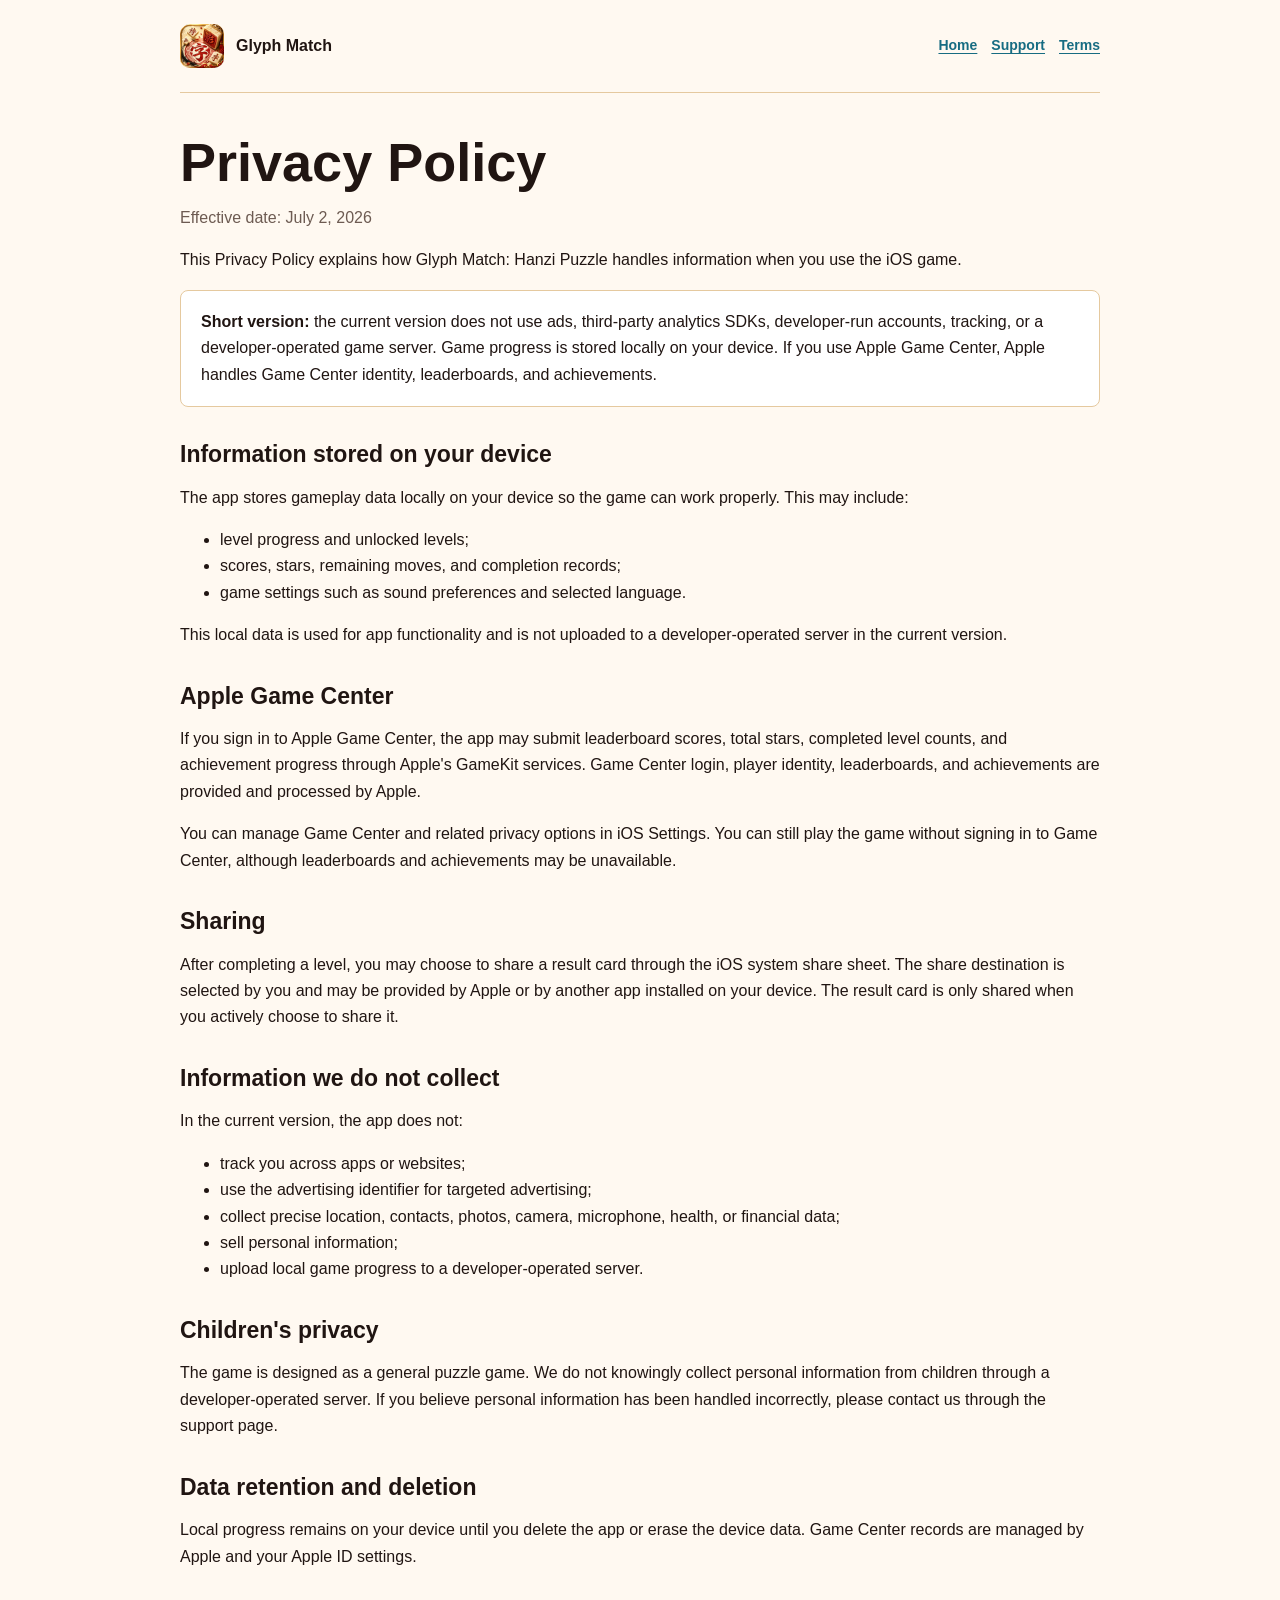
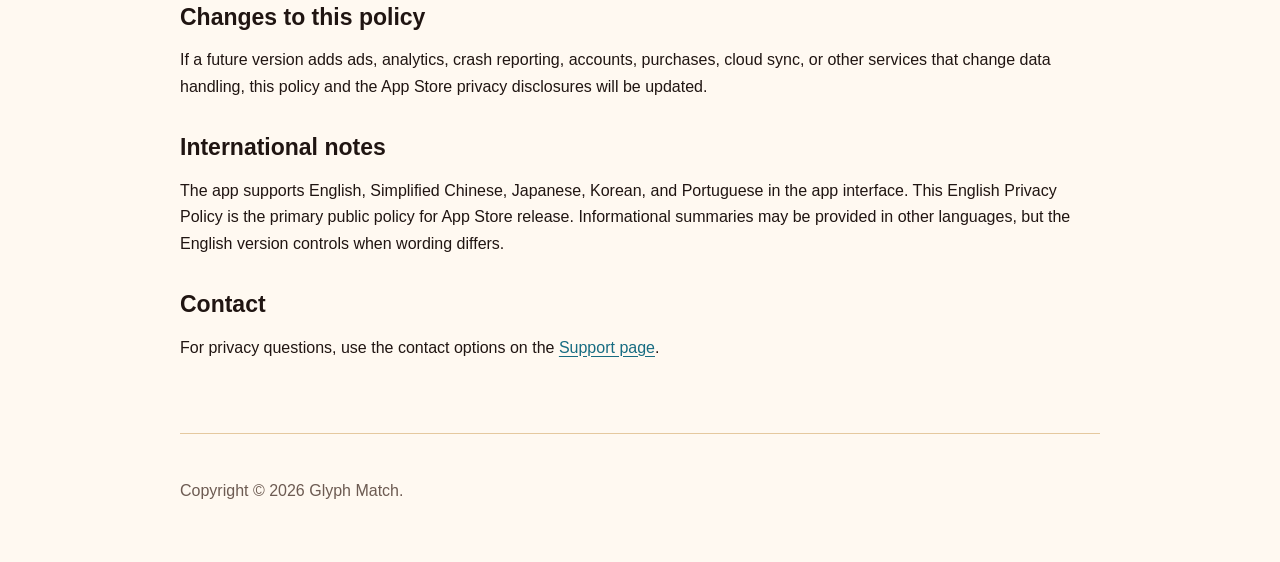
==== privacy.html @ 225c1a1d "Publish Glyph Match support pages" ====
<!doctype html>
<html lang="en">
<head>
  <meta charset="utf-8">
  <meta name="viewport" content="width=device-width, initial-scale=1">
  <title>Privacy Policy - Glyph Match</title>
  <meta name="description" content="Privacy Policy for Glyph Match: Hanzi Puzzle.">
  <link rel="icon" href="assets/icon.png">
  <style>
    :root { color-scheme: light; --ink:#201512; --muted:#6d5b52; --paper:#fff9f1; --line:#e5c99f; --blue:#176c82; }
    * { box-sizing: border-box; }
    body { margin: 0; font-family: -apple-system, BlinkMacSystemFont, "Segoe UI", sans-serif; color: var(--ink); background: var(--paper); line-height: 1.65; }
    a { color: var(--blue); text-underline-offset: 0.18em; }
    .page { width: min(920px, calc(100% - 32px)); margin: 0 auto; }
    header { display:flex; align-items:center; justify-content:space-between; gap:20px; padding:24px 0; border-bottom:1px solid var(--line); }
    .brand { display:flex; align-items:center; gap:12px; color:inherit; text-decoration:none; font-weight:800; }
    .brand img { width:44px; height:44px; border-radius:10px; }
    nav { display:flex; flex-wrap:wrap; gap:14px; font-weight:700; font-size:14px; }
    main { padding:42px 0 56px; }
    h1 { margin:0 0 8px; font-size:clamp(34px, 5vw, 54px); line-height:1; letter-spacing:0; }
    h2 { margin:34px 0 10px; font-size:23px; line-height:1.2; letter-spacing:0; }
    p, li { font-size:16px; }
    .muted { color:var(--muted); }
    .notice { padding:18px 20px; border:1px solid var(--line); border-radius:8px; background:#fff; }
    footer { padding:28px 0 42px; color:var(--muted); border-top:1px solid var(--line); font-size:14px; }
    @media (max-width: 720px) { header { align-items:flex-start; flex-direction:column; } }
  </style>
</head>
<body>
  <div class="page">
    <header>
      <a class="brand" href="./"><img src="assets/icon.png" alt=""> Glyph Match</a>
      <nav aria-label="Primary">
        <a href="./">Home</a>
        <a href="support.html">Support</a>
        <a href="terms.html">Terms</a>
      </nav>
    </header>

    <main>
      <h1>Privacy Policy</h1>
      <p class="muted">Effective date: July 2, 2026</p>
      <p>This Privacy Policy explains how Glyph Match: Hanzi Puzzle handles information when you use the iOS game.</p>

      <div class="notice">
        <strong>Short version:</strong> the current version does not use ads, third-party analytics SDKs, developer-run accounts, tracking, or a developer-operated game server. Game progress is stored locally on your device. If you use Apple Game Center, Apple handles Game Center identity, leaderboards, and achievements.
      </div>

      <h2>Information stored on your device</h2>
      <p>The app stores gameplay data locally on your device so the game can work properly. This may include:</p>
      <ul>
        <li>level progress and unlocked levels;</li>
        <li>scores, stars, remaining moves, and completion records;</li>
        <li>game settings such as sound preferences and selected language.</li>
      </ul>
      <p>This local data is used for app functionality and is not uploaded to a developer-operated server in the current version.</p>

      <h2>Apple Game Center</h2>
      <p>If you sign in to Apple Game Center, the app may submit leaderboard scores, total stars, completed level counts, and achievement progress through Apple's GameKit services. Game Center login, player identity, leaderboards, and achievements are provided and processed by Apple.</p>
      <p>You can manage Game Center and related privacy options in iOS Settings. You can still play the game without signing in to Game Center, although leaderboards and achievements may be unavailable.</p>

      <h2>Sharing</h2>
      <p>After completing a level, you may choose to share a result card through the iOS system share sheet. The share destination is selected by you and may be provided by Apple or by another app installed on your device. The result card is only shared when you actively choose to share it.</p>

      <h2>Information we do not collect</h2>
      <p>In the current version, the app does not:</p>
      <ul>
        <li>track you across apps or websites;</li>
        <li>use the advertising identifier for targeted advertising;</li>
        <li>collect precise location, contacts, photos, camera, microphone, health, or financial data;</li>
        <li>sell personal information;</li>
        <li>upload local game progress to a developer-operated server.</li>
      </ul>

      <h2>Children's privacy</h2>
      <p>The game is designed as a general puzzle game. We do not knowingly collect personal information from children through a developer-operated server. If you believe personal information has been handled incorrectly, please contact us through the support page.</p>

      <h2>Data retention and deletion</h2>
      <p>Local progress remains on your device until you delete the app or erase the device data. Game Center records are managed by Apple and your Apple ID settings.</p>

      <h2>Changes to this policy</h2>
      <p>If a future version adds ads, analytics, crash reporting, accounts, purchases, cloud sync, or other services that change data handling, this policy and the App Store privacy disclosures will be updated.</p>

      <h2>International notes</h2>
      <p>The app supports English, Simplified Chinese, Japanese, Korean, and Portuguese in the app interface. This English Privacy Policy is the primary public policy for App Store release. Informational summaries may be provided in other languages, but the English version controls when wording differs.</p>

      <h2>Contact</h2>
      <p>For privacy questions, use the contact options on the <a href="support.html">Support page</a>.</p>
    </main>

    <footer>
      <p>Copyright © 2026 Glyph Match.</p>
    </footer>
  </div>
</body>
</html>
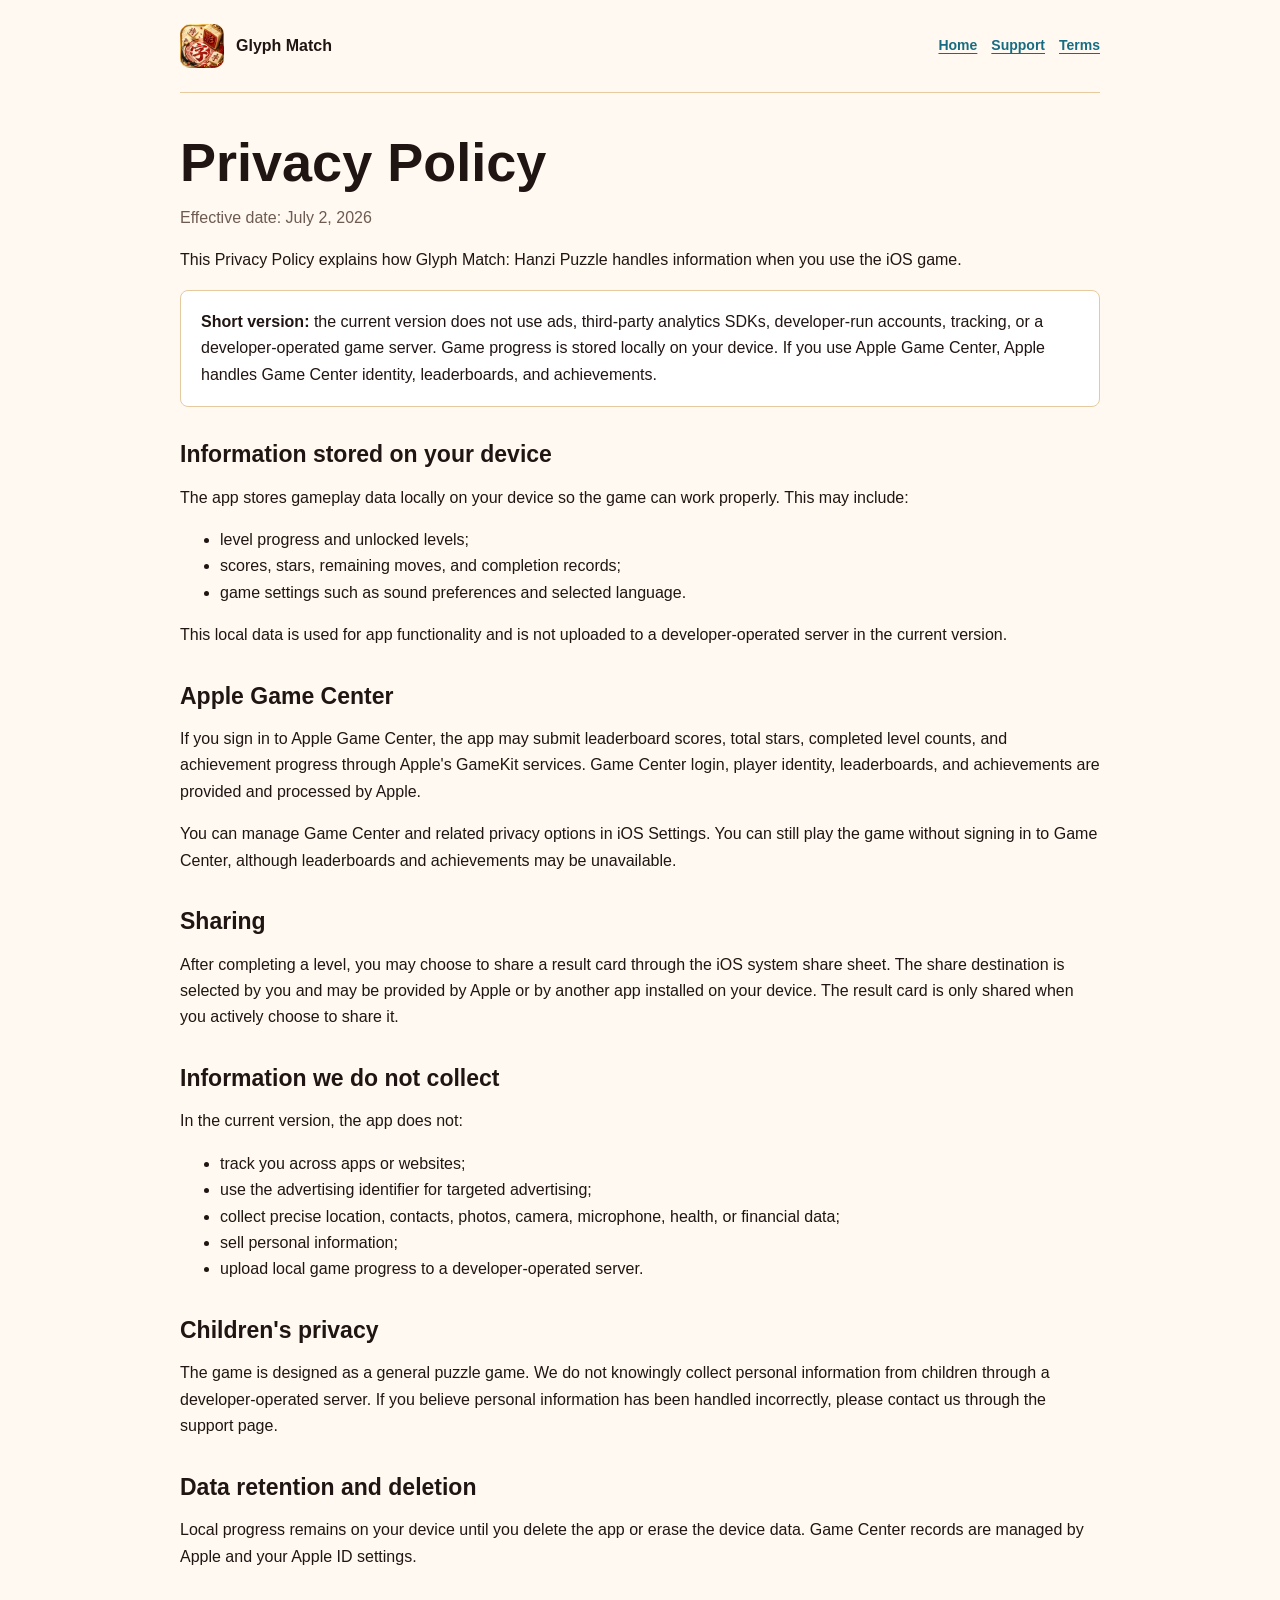
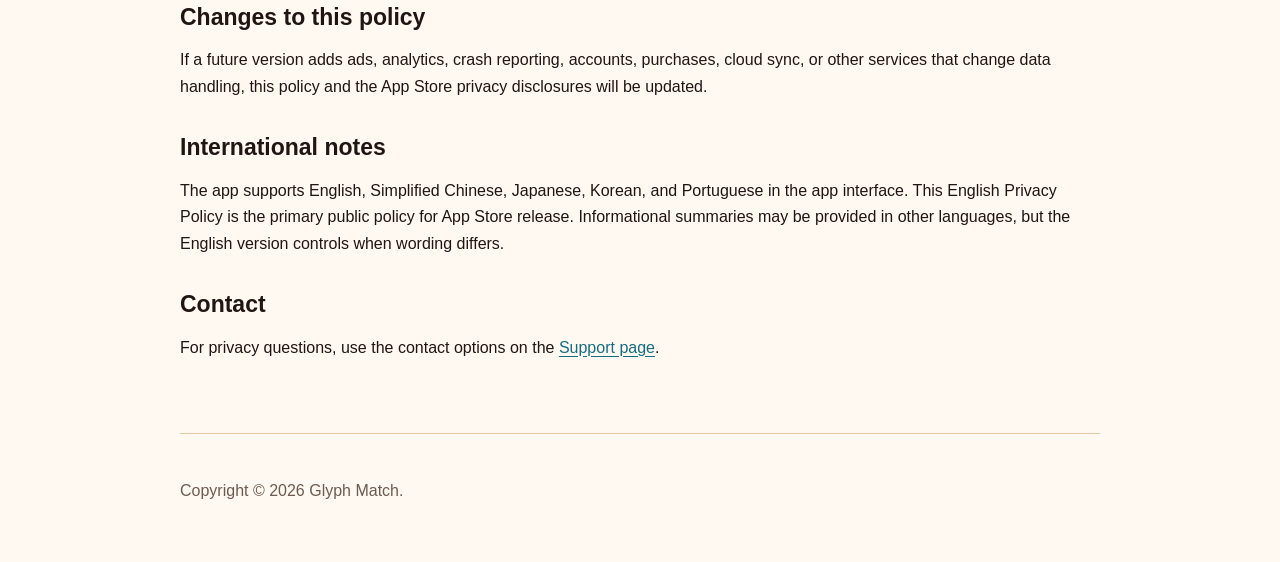
==== commit cdd1942b: "Add accessible site motion" ====
--- a/privacy.html
+++ b/privacy.html
@@ -3,6 +3,8 @@
 <head>
   <meta charset="utf-8">
   <meta name="viewport" content="width=device-width, initial-scale=1">
+  <link rel="stylesheet" href="motion.css?v=20260915">
+  <script src="motion.js?v=20260915" defer></script>
   <title>Privacy Policy - Glyph Match</title>
   <meta name="description" content="Privacy Policy for Glyph Match: Hanzi Puzzle.">
   <link rel="icon" href="assets/icon.png">
--- a/motion.css
+++ b/motion.css
@@ -0,0 +1,16 @@
+:root { --motion-enter: 400ms; --motion-normal: 220ms; --motion-ease-out: cubic-bezier(.22,1,.36,1); }
+.motion-reveal { opacity: 1; transform: none; }
+html.motion-ready .motion-reveal:not(.visible) { opacity: 0; transform: translate3d(0, 8px, 0); }
+html.motion-ready .motion-reveal.visible {
+  opacity: 1;
+  transform: translate3d(0, 0, 0);
+  transition: opacity var(--motion-enter) var(--motion-ease-out) var(--motion-delay, 0ms), transform var(--motion-enter) var(--motion-ease-out) var(--motion-delay, 0ms);
+}
+a, button, .card, .panel, .faq { transition: color var(--motion-normal) ease, background-color var(--motion-normal) ease, border-color var(--motion-normal) ease, box-shadow var(--motion-normal) ease, transform var(--motion-normal) var(--motion-ease-out); }
+a:active, button:active { transform: scale(.98); }
+@media (hover: hover) and (pointer: fine) { .card:hover, .panel:hover, .faq:hover { transform: translateY(-2px); } }
+@media (prefers-reduced-motion: reduce) {
+  html { scroll-behavior: auto; }
+  *, *::before, *::after { animation-duration: .01ms !important; animation-iteration-count: 1 !important; transition-duration: .01ms !important; }
+  .motion-reveal { opacity: 1 !important; transform: none !important; }
+}
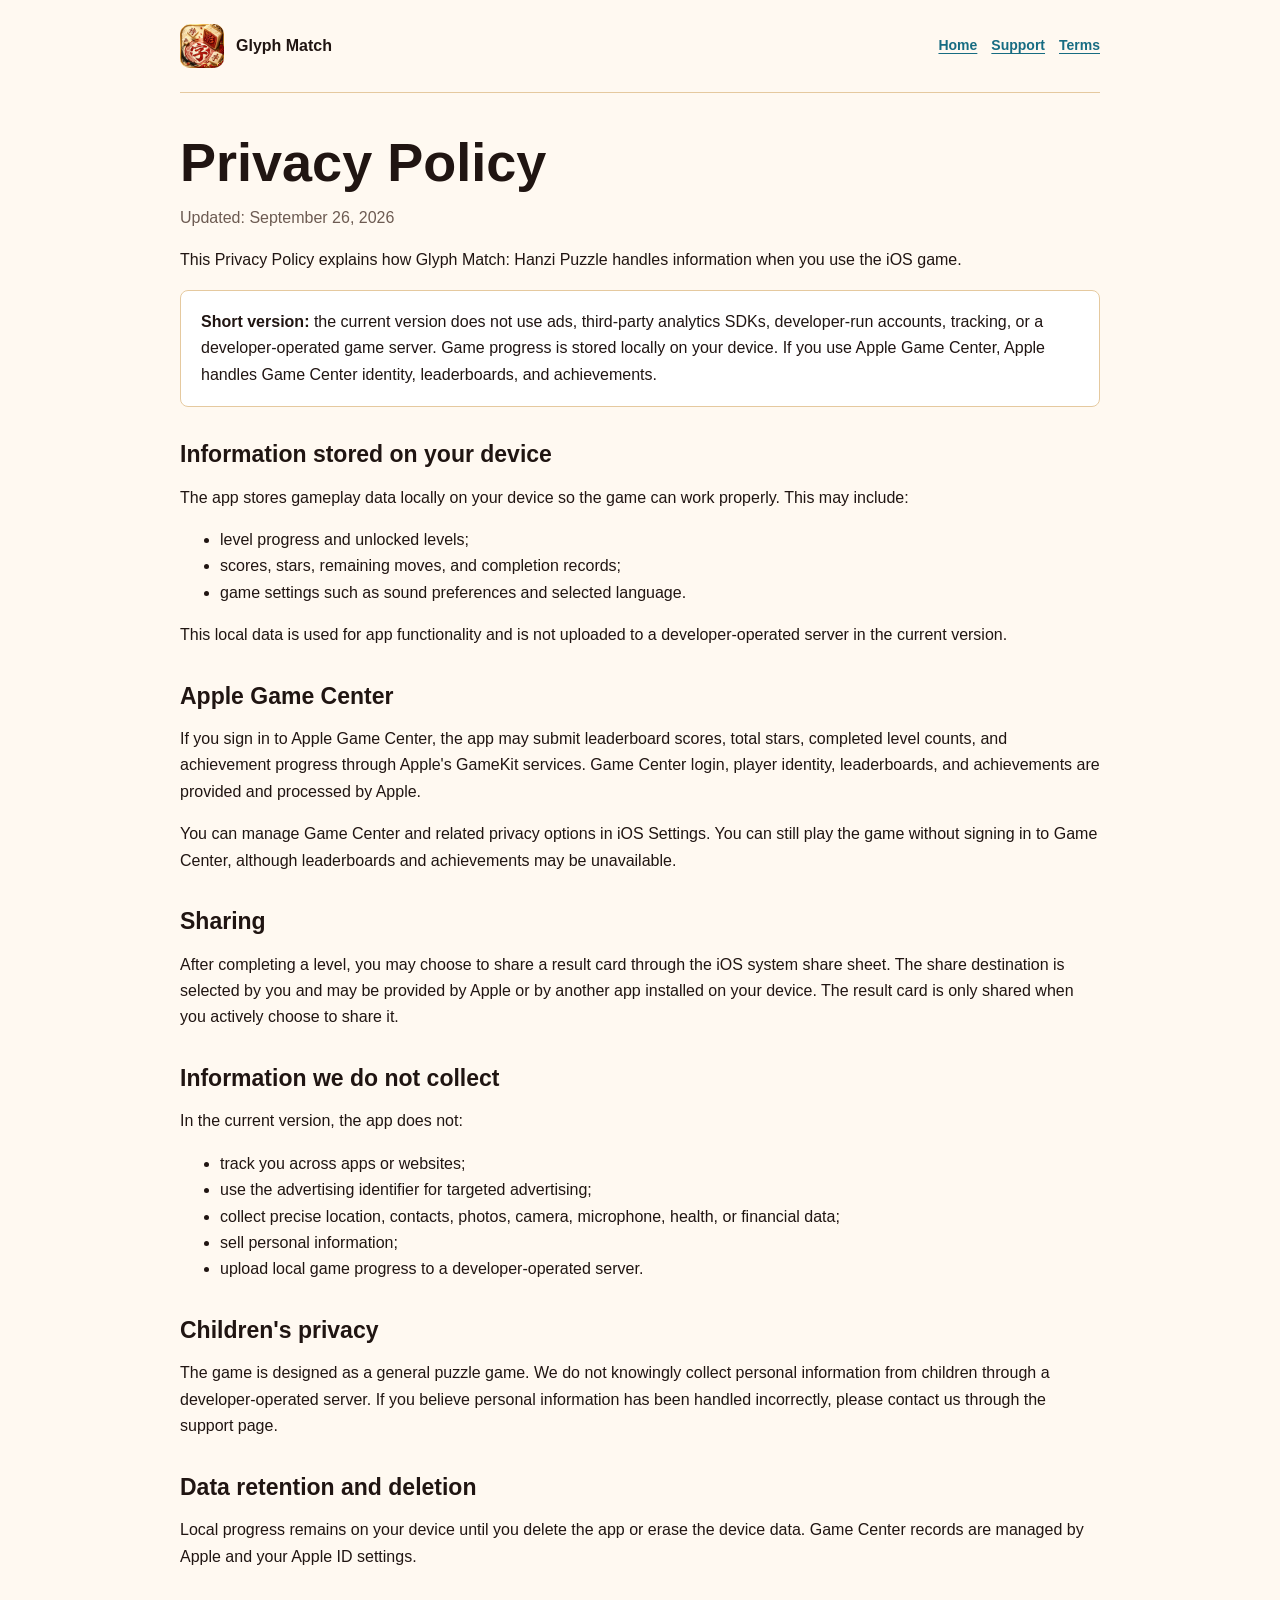
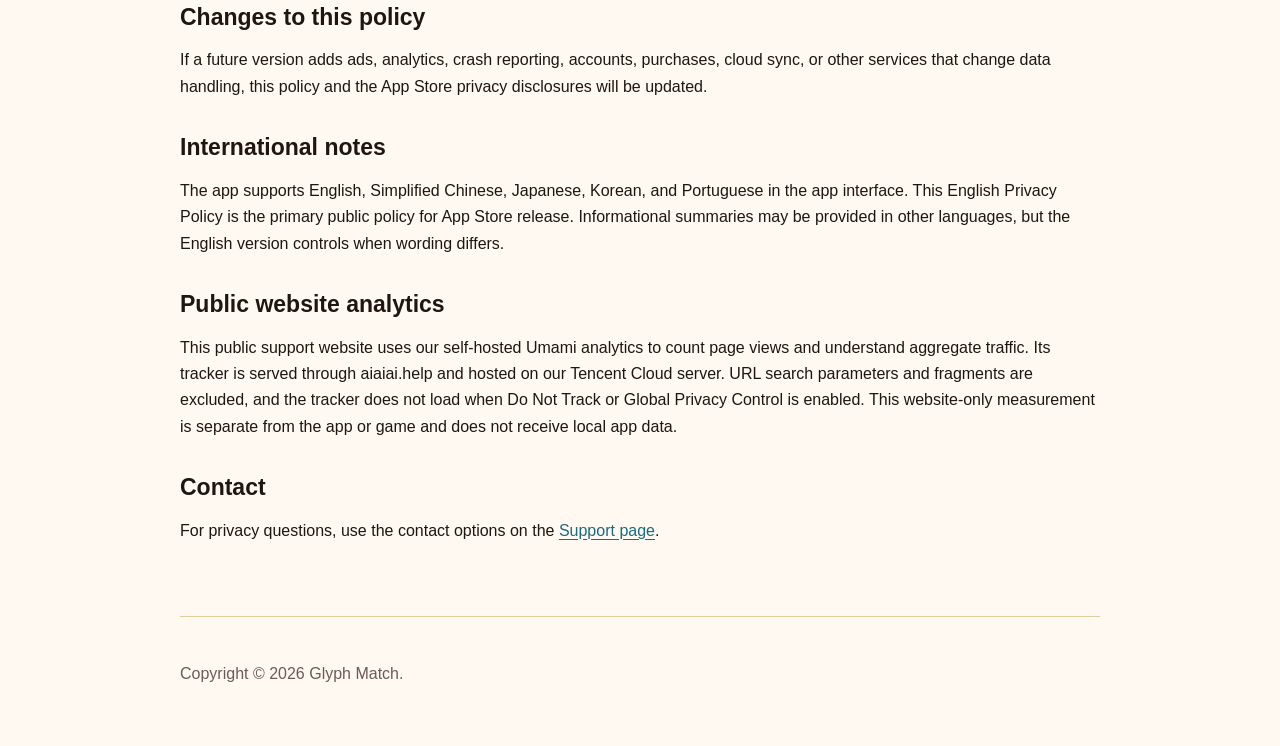
==== commit 478a3858: "Add website-only Umami analytics without replacing existing stats" ====
--- a/privacy.html
+++ b/privacy.html
@@ -27,6 +27,7 @@
     footer { padding:28px 0 42px; color:var(--muted); border-top:1px solid var(--line); font-size:14px; }
     @media (max-width: 720px) { header { align-items:flex-start; flex-direction:column; } }
   </style>
+<script src="site-analytics.js" defer></script>
 </head>
 <body>
   <div class="page">
@@ -41,7 +42,7 @@
 
     <main>
       <h1>Privacy Policy</h1>
-      <p class="muted">Effective date: July 2, 2026</p>
+      <p class="muted">Updated: September 26, 2026</p>
       <p>This Privacy Policy explains how Glyph Match: Hanzi Puzzle handles information when you use the iOS game.</p>
 
       <div class="notice">
@@ -86,6 +87,8 @@
       <h2>International notes</h2>
       <p>The app supports English, Simplified Chinese, Japanese, Korean, and Portuguese in the app interface. This English Privacy Policy is the primary public policy for App Store release. Informational summaries may be provided in other languages, but the English version controls when wording differs.</p>
 
+<h2>Public website analytics</h2>
+<p>This public support website uses our self-hosted Umami analytics to count page views and understand aggregate traffic. Its tracker is served through aiaiai.help and hosted on our Tencent Cloud server. URL search parameters and fragments are excluded, and the tracker does not load when Do Not Track or Global Privacy Control is enabled. This website-only measurement is separate from the app or game and does not receive local app data.</p>
       <h2>Contact</h2>
       <p>For privacy questions, use the contact options on the <a href="support.html">Support page</a>.</p>
     </main>
